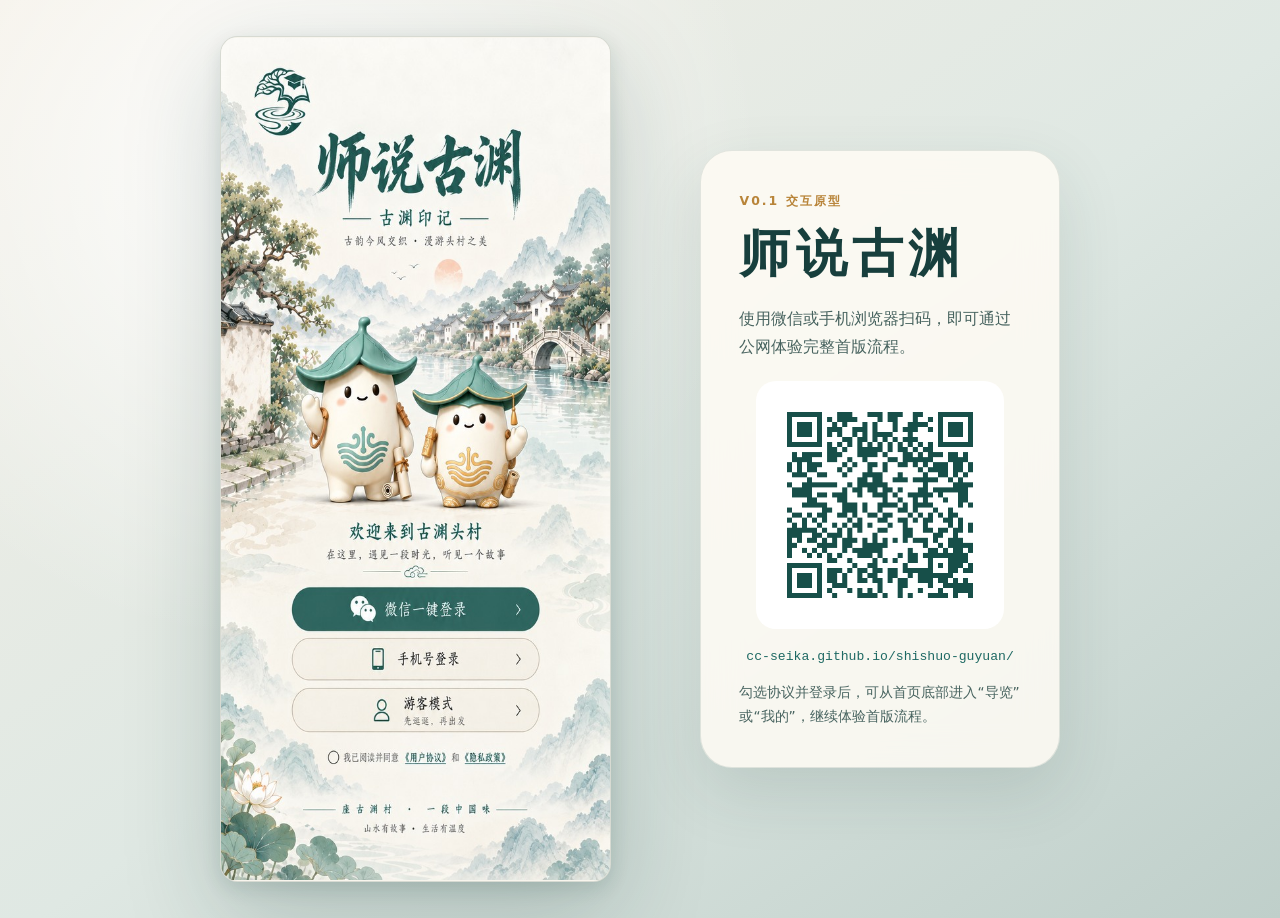
==== index.html @ c2a52491 "Refine guide motion and hover alignment" ====
<!doctype html>
<html lang="zh-CN">
  <head>
    <meta charset="UTF-8" />
    <meta name="viewport" content="width=device-width, initial-scale=1, viewport-fit=cover" />
    <meta name="theme-color" content="#f6f2e9" />
    <meta name="description" content="师说古渊文旅导览小程序首版交互原型" />
    <title>师说古渊</title>
    <link rel="stylesheet" href="./styles.css?v=flow-10" />
  </head>
  <body>
    <main class="preview-layout">
      <section class="phone" aria-label="师说古渊小程序预览">
        <img
          id="screen-image"
          class="screen-image"
          src="./assets/login.jpg?v=flow-10"
          alt="师说古渊登录页"
          draggable="false"
        />

        <div class="hotspot-layer" data-screen-layer="login" aria-label="登录页交互区域">
          <button
            class="hotspot login-consent"
            type="button"
            data-action="toggle-consent"
            aria-label="阅读并同意用户协议和隐私政策"
            aria-pressed="false"
          ></button>
          <button
            class="hotspot login-wechat"
            type="button"
            data-action="wechat-login"
            aria-label="微信一键登录"
          ></button>
        </div>

        <div class="hotspot-layer" data-screen-layer="home" aria-label="首页交互区域" hidden>
          <div class="home-landscape-motion" aria-hidden="true"></div>
          <img class="home-ip home-ip-left" src="./assets/home-motion/ip-left.png?v=flow-10" alt="" aria-hidden="true" />
          <img class="home-ip home-ip-right" src="./assets/home-motion/ip-right.png?v=flow-10" alt="" aria-hidden="true" />
          <span class="home-wave home-wave-left" aria-hidden="true"></span>
          <span class="home-wave home-wave-right" aria-hidden="true"></span>
          <img class="home-bamboo" src="./assets/home-motion/bamboo.png?v=flow-10" alt="" aria-hidden="true" />
          <div class="home-recommendations" aria-label="今日推荐风景">
            <span><img src="./assets/home-motion/recommend-1.jpg?v=flow-10" alt="古桥流水" /></span>
            <span><img src="./assets/home-motion/recommend-2.jpg?v=flow-10" alt="水乡漫游" /></span>
            <span><img src="./assets/home-motion/recommend-3.jpg?v=flow-10" alt="清廉茶社" /></span>
            <span><img src="./assets/home-motion/recommend-4.jpg?v=flow-10" alt="博士书房" /></span>
          </div>
          <div class="home-events-slider" aria-label="近期活动，可左右滑动">
            <img src="./assets/home-motion/event-1.jpg?v=flow-10" alt="古渊水上集市" />
            <img src="./assets/home-motion/event-2.jpg?v=flow-10" alt="水稻制作体验" />
            <img src="./assets/home-motion/event-3.jpg?v=flow-10" alt="清风茶会" />
            <img src="./assets/home-motion/event-1.jpg?v=flow-10" alt="古渊水上集市加场" />
            <img src="./assets/home-motion/event-2.jpg?v=flow-10" alt="水稻制作体验加场" />
          </div>
          <button class="hotspot home-ai-chat" type="button" data-action="ai-guide-1" aria-label="与AI助手对话"></button>
          <button
            class="hotspot home-guide-tab"
            type="button"
            data-action="culture"
            aria-label="进入导览页面"
          ></button>
          <button class="hotspot home-mine-tab" type="button" data-action="mine" aria-label="进入我的页面"></button>
          <button class="hotspot home-ai-orb" type="button" data-action="ai-guide-1" aria-label="打开AI讲解员"></button>
        </div>

        <div class="hotspot-layer" data-screen-layer="mine" aria-label="我的页面交互区域" hidden>
          <div class="mine-landscape-motion" aria-hidden="true"></div>
          <button class="hotspot mine-favorites" type="button" data-action="show-favorites" aria-label="查看收藏路线"></button>
          <button class="hotspot mine-ai-history" type="button" data-action="show-ai-history" aria-label="查看AI导览记录"></button>
          <button class="hotspot mine-home-tab" type="button" data-action="home" aria-label="返回首页"></button>
          <button class="hotspot mine-guide-tab" type="button" data-action="culture" aria-label="进入导览页面"></button>
          <button class="hotspot mine-current-tab" type="button" data-action="mine" aria-label="当前我的页面"></button>
        </div>

        <div class="hotspot-layer" data-screen-layer="culture" aria-label="文化研学线交互区域" hidden>
          <div class="guide-scenery-motion" aria-hidden="true"></div>
          <img class="guide-ip guide-ip-top" src="./assets/guide-motion/culture-ip-top.png?v=flow-10" alt="" aria-hidden="true" />
          <img class="guide-ip guide-ip-bottom" src="./assets/guide-motion/culture-ip-bottom.png?v=flow-10" alt="" aria-hidden="true" />
          <div class="map-stations map-stations-culture" aria-label="文化研学线地图站点">
            <button style="--x:8%;--y:78%">1 入口牌坊</button><button style="--x:21%;--y:55%">2 清廉茶社</button><button style="--x:40%;--y:34%">3 水稻工坊</button><button style="--x:57%;--y:12%">4 博士书房</button><button style="--x:67%;--y:29%">5 文创小集</button><button style="--x:58%;--y:65%">7 书卷巷</button><button style="--x:82%;--y:53%">8 叶氏宗祠</button>
          </div>
          <div class="guide-stops-slider" aria-label="文化研学线路线站点，可左右滑动">
            <img src="./assets/guide-motion/culture-stop-1.jpg?v=flow-10" alt="入口牌坊" /><img src="./assets/guide-motion/culture-stop-2.jpg?v=flow-10" alt="清廉茶社" /><img src="./assets/guide-motion/culture-stop-3.jpg?v=flow-10" alt="水稻工坊" /><img src="./assets/guide-motion/culture-stop-4.jpg?v=flow-10" alt="博士书房" /><img src="./assets/guide-motion/culture-stop-2.jpg?v=flow-10" alt="文创小集" /><img src="./assets/guide-motion/culture-stop-3.jpg?v=flow-10" alt="书卷巷" />
          </div>
          <button
            class="hotspot guide-back"
            type="button"
            data-action="home"
            aria-label="返回首页"
          ></button>
          <button
            class="hotspot guide-leisure"
            type="button"
            data-action="leisure"
            aria-label="切换到休闲体验线"
          ></button>
          <button
            class="hotspot guide-family"
            type="button"
            data-action="family"
            aria-label="切换到亲子探索线"
          ></button>
          <button class="hotspot guide-favorite" type="button" data-action="toggle-favorite" data-route="culture" data-route-name="文化研学线" aria-label="收藏文化研学线"></button>
          <button
            class="hotspot guide-start"
            type="button"
            data-action="coming-soon"
            data-message="首版已完成路线展示，实时定位导航将在下一版接入"
            aria-label="开始导航"
          ></button>
        </div>

        <div class="hotspot-layer" data-screen-layer="leisure" aria-label="休闲体验线交互区域" hidden>
          <div class="guide-scenery-motion" aria-hidden="true"></div>
          <img class="guide-ip guide-ip-top" src="./assets/guide-motion/leisure-ip-top.png?v=flow-10" alt="" aria-hidden="true" />
          <img class="guide-ip guide-ip-bottom" src="./assets/guide-motion/leisure-ip-bottom.png?v=flow-10" alt="" aria-hidden="true" />
          <div class="map-stations map-stations-leisure" aria-label="休闲体验线地图站点">
            <button style="--x:8%;--y:78%">1 入口牌坊</button><button style="--x:21%;--y:55%">2 清廉茶社</button><button style="--x:43%;--y:31%">3 文创集市</button><button style="--x:68%;--y:10%">4 荷塘渔乐区</button>
          </div>
          <div class="guide-stops-slider" aria-label="休闲体验线路线站点，可左右滑动">
            <img src="./assets/guide-motion/leisure-stop-1.jpg?v=flow-10" alt="入口牌坊" /><img src="./assets/guide-motion/leisure-stop-2.jpg?v=flow-10" alt="清廉茶社" /><img src="./assets/guide-motion/leisure-stop-3.jpg?v=flow-10" alt="文创集市" /><img src="./assets/guide-motion/leisure-stop-4.jpg?v=flow-10" alt="荷塘渔乐区" /><img src="./assets/guide-motion/leisure-stop-2.jpg?v=flow-10" alt="茶社体验" />
          </div>
          <button class="hotspot guide-back" type="button" data-action="home" aria-label="返回首页"></button>
          <button class="hotspot leisure-culture" type="button" data-action="culture" aria-label="切换到文化研学线"></button>
          <button class="hotspot leisure-family" type="button" data-action="family" aria-label="切换到亲子探索线"></button>
          <button class="hotspot guide-favorite" type="button" data-action="toggle-favorite" data-route="leisure" data-route-name="休闲体验线" aria-label="收藏休闲体验线"></button>
          <button
            class="hotspot guide-start"
            type="button"
            data-action="coming-soon"
            data-message="实时定位导航将在下一版接入"
            aria-label="开始导航"
          ></button>
        </div>

        <div class="hotspot-layer" data-screen-layer="family" aria-label="亲子探索线交互区域" hidden>
          <div class="guide-scenery-motion" aria-hidden="true"></div>
          <img class="guide-ip guide-ip-top" src="./assets/guide-motion/family-ip-top.png?v=flow-10" alt="" aria-hidden="true" />
          <img class="guide-ip guide-ip-bottom" src="./assets/guide-motion/family-ip-bottom.png?v=flow-10" alt="" aria-hidden="true" />
          <div class="map-stations map-stations-family" aria-label="亲子探索线地图站点">
            <button style="--x:8%;--y:78%">1 入口牌坊</button><button style="--x:19%;--y:54%">2 古樟问道广场</button><button style="--x:40%;--y:35%">3 水稻工坊</button><button style="--x:54%;--y:12%">4 非遗手作坊</button><button style="--x:67%;--y:29%">5 亲子自然课堂</button><button style="--x:62%;--y:55%">6 博士书房</button><button style="--x:61%;--y:69%">7 文创小集</button><button style="--x:83%;--y:54%">8 叶氏宗祠</button>
          </div>
          <div class="guide-stops-slider" aria-label="亲子探索线路线站点，可左右滑动">
            <img src="./assets/guide-motion/family-stop-1.jpg?v=flow-10" alt="入口牌坊" /><img src="./assets/guide-motion/family-stop-2.jpg?v=flow-10" alt="古樟问道广场" /><img src="./assets/guide-motion/family-stop-3.jpg?v=flow-10" alt="水稻工坊" /><img src="./assets/guide-motion/family-stop-4.jpg?v=flow-10" alt="非遗手作坊" /><img src="./assets/guide-motion/family-stop-2.jpg?v=flow-10" alt="亲子自然课堂" /><img src="./assets/guide-motion/family-stop-3.jpg?v=flow-10" alt="博士书房" />
          </div>
          <button class="hotspot guide-back" type="button" data-action="home" aria-label="返回首页"></button>
          <button class="hotspot family-culture" type="button" data-action="culture" aria-label="切换到文化研学线"></button>
          <button class="hotspot family-leisure" type="button" data-action="leisure" aria-label="切换到休闲体验线"></button>
          <button class="hotspot guide-favorite" type="button" data-action="toggle-favorite" data-route="family" data-route-name="亲子探索线" aria-label="收藏亲子探索线"></button>
          <button class="hotspot guide-start" type="button" data-action="coming-soon" data-message="实时定位导航将在下一版接入" aria-label="开始导航"></button>
        </div>

        <div class="hotspot-layer" data-screen-layer="ai-guide-1" aria-label="AI讲解员第一页交互区域" hidden>
          <button class="hotspot ai-back" type="button" data-action="home" aria-label="返回首页"></button>
          <button class="hotspot ai-next" type="button" data-action="ai-guide-2" aria-label="前往下一站"></button>
        </div>

        <div class="hotspot-layer" data-screen-layer="ai-guide-2" aria-label="AI讲解员第二页交互区域" hidden>
          <button class="hotspot ai-back" type="button" data-action="home" aria-label="返回首页"></button>
          <button class="hotspot ai-previous" type="button" data-action="ai-guide-1" aria-label="返回上一站"></button>
        </div>

        <section id="favorites-panel" class="favorites-panel" aria-label="我的收藏路线" aria-modal="true" role="dialog" hidden>
          <button class="favorites-backdrop" type="button" data-action="close-favorites" aria-label="关闭收藏路线"></button>
          <div class="favorites-sheet">
            <div class="favorites-heading">
              <div>
                <p>我的收藏</p>
                <h2>收藏路线</h2>
              </div>
              <button class="favorites-close" type="button" data-action="close-favorites" aria-label="关闭">×</button>
            </div>
            <div id="favorites-list" class="favorites-list"></div>
          </div>
        </section>

        <section id="history-panel" class="favorites-panel" aria-label="AI导览记录" aria-modal="true" role="dialog" hidden>
          <button class="favorites-backdrop" type="button" data-action="close-ai-history" aria-label="关闭AI导览记录"></button>
          <div class="favorites-sheet history-sheet">
            <div class="favorites-heading">
              <div>
                <p>导览足迹</p>
                <h2>AI导览记录</h2>
              </div>
              <button class="favorites-close" type="button" data-action="close-ai-history" aria-label="关闭">×</button>
            </div>
            <div id="history-list" class="favorites-list"></div>
          </div>
        </section>

        <div id="toast" class="toast" role="status" aria-live="polite" hidden></div>
      </section>

      <aside class="desktop-note" aria-label="手机扫码预览">
        <p class="eyebrow">V0.1 交互原型</p>
        <h1>师说古渊</h1>
        <p>使用微信或手机浏览器扫码，即可通过公网体验完整首版流程。</p>
        <img src="./assets/preview-qr.png?v=flow-10" alt="师说古渊公网预览二维码" />
        <code>cc-seika.github.io/shishuo-guyuan/</code>
        <p class="hint">勾选协议并登录后，可从首页底部进入“导览”或“我的”，继续体验首版流程。</p>
      </aside>
    </main>

    <script src="./app.js?v=flow-10"></script>
  </body>
</html>
---- styles.css ----
:root {
  color-scheme: light;
  font-family: "PingFang SC", "Microsoft YaHei", system-ui, sans-serif;
  background: #dfe8e3;
  color: #173f3d;
}

* {
  box-sizing: border-box;
}

html,
body {
  min-width: 320px;
  min-height: 100%;
  margin: 0;
}

body {
  min-height: 100dvh;
  background:
    radial-gradient(circle at 22% 18%, rgba(255, 255, 255, 0.9), transparent 30rem),
    linear-gradient(145deg, #f4f0e7 0%, #dfe8e3 52%, #bfcfca 100%);
}

button {
  font: inherit;
}

.preview-layout {
  min-height: 100dvh;
  display: flex;
  align-items: center;
  justify-content: center;
  gap: clamp(2rem, 7vw, 7rem);
  padding: 4dvh 4vw;
}

.phone {
  position: relative;
  width: min(591px, calc(94dvh * 591 / 1280));
  aspect-ratio: 591 / 1280;
  flex: none;
  overflow: hidden;
  border: 1px solid rgba(44, 75, 70, 0.16);
  border-radius: 4.5% / 2.1%;
  background: #f8f5ed;
  box-shadow:
    0 2rem 6rem rgba(20, 56, 52, 0.22),
    0 0.4rem 1.2rem rgba(20, 56, 52, 0.12);
  isolation: isolate;
}

.screen-image {
  position: absolute;
  inset: 0;
  display: block;
  width: 100%;
  height: 100%;
  object-fit: contain;
  user-select: none;
  -webkit-user-drag: none;
}

.screen-image.is-changing {
  animation: page-fade 220ms ease-out;
}

@keyframes page-fade {
  from {
    opacity: 0.35;
    transform: scale(1.008);
  }
  to {
    opacity: 1;
    transform: scale(1);
  }
}

.hotspot-layer {
  position: absolute;
  inset: 0;
  pointer-events: none;
}

.hotspot-layer[hidden] {
  display: none;
}

.hotspot {
  position: absolute;
  z-index: 2;
  margin: 0;
  padding: 0;
  border: 0;
  border-radius: 18px;
  background: rgba(255, 255, 255, 0.001);
  cursor: pointer;
  pointer-events: auto;
  touch-action: manipulation;
  -webkit-tap-highlight-color: rgba(30, 102, 96, 0.16);
}

.hotspot:focus-visible {
  outline: 3px solid #e0a956;
  outline-offset: -3px;
  background: rgba(255, 250, 226, 0.1);
}

.login-consent {
  left: 25.2%;
  top: 83.4%;
  width: 8%;
  height: 4.8%;
  border-radius: 50%;
}

.login-consent[aria-pressed="true"]::after {
  content: "";
  position: absolute;
  left: 50%;
  top: 41%;
  width: 36%;
  aspect-ratio: 1;
  transform: translate(-50%, -50%);
  border-radius: 50%;
  background: #176b62;
}

.login-consent[aria-pressed="true"]::before {
  content: "";
  position: absolute;
  z-index: 1;
  left: 50%;
  top: 38%;
  width: 13%;
  height: 25%;
  transform: translate(-50%, -50%) rotate(45deg);
  border-right: 1.5px solid #fff;
  border-bottom: 1.5px solid #fff;
}

.login-wechat {
  left: 18%;
  top: 65.1%;
  width: 64%;
  height: 5.6%;
  border-radius: 999px;
}

.home-guide-tab {
  left: 25%;
  bottom: 0;
  width: 24%;
  height: 10.5%;
}

.home-ai-chat {
  left: 7.5%;
  top: 34.15%;
  width: 20.65%;
  height: 2.58%;
  border-radius: 999px;
  background: url("./assets/home-motion/ai-chat-button.jpg?v=flow-10") center / 100% 100% no-repeat;
  box-shadow: 0 3px 8px rgba(21, 90, 82, 0.08);
  transition: transform 220ms ease, box-shadow 220ms ease, filter 220ms ease;
  transform-origin: center;
}

.home-ai-chat:hover,
.home-ai-chat:active {
  transform: scale(1.035);
  filter: saturate(1.06);
  box-shadow: 0 5px 12px rgba(21, 90, 82, 0.16);
}

.home-landscape-motion {
  position: absolute;
  z-index: 1;
  left: 0;
  top: 6.5%;
  width: 100%;
  height: 15.5%;
  overflow: hidden;
  opacity: 0.42;
  pointer-events: none;
  mask-image: linear-gradient(to bottom, transparent, #000 30%, #000 80%, transparent);
}

.home-landscape-motion::before,
.home-landscape-motion::after {
  content: "";
  position: absolute;
  left: -35%;
  width: 170%;
  height: 55%;
  background: repeating-radial-gradient(ellipse at center, transparent 0 8px, rgba(255, 255, 255, 0.58) 9px 10px, transparent 11px 18px);
  filter: blur(0.6px);
  animation: landscape-flow 9s linear infinite;
}

.home-landscape-motion::before { bottom: 2%; }
.home-landscape-motion::after { bottom: -17%; animation-duration: 13s; animation-direction: reverse; opacity: 0.65; }

.home-ip,
.home-bamboo {
  position: absolute;
  z-index: 1;
  pointer-events: none;
  user-select: none;
}

.home-ip-left {
  left: 47.7%;
  top: 21.55%;
  width: 24.4%;
  transform-origin: 52% 88%;
  animation: ip-greeting-left 4.2s ease-in-out infinite;
}

.home-ip-right {
  left: 67.3%;
  top: 21.55%;
  width: 27.1%;
  transform-origin: 46% 88%;
  animation: ip-greeting-right 4.2s ease-in-out 0.35s infinite;
}

.home-wave {
  position: absolute;
  z-index: 2;
  width: 3.2%;
  aspect-ratio: 1;
  border-top: 2px solid rgba(19, 101, 91, 0.72);
  border-right: 2px solid rgba(19, 101, 91, 0.72);
  border-radius: 50%;
  opacity: 0;
  pointer-events: none;
  animation: greeting-wave 4.2s ease-in-out infinite;
}

.home-wave-left { left: 47.4%; top: 29%; transform: rotate(-32deg); }
.home-wave-right { right: 5.8%; top: 29.7%; transform: rotate(132deg); animation-delay: 0.35s; }

.home-bamboo {
  right: 1.5%;
  top: 31.1%;
  width: 11.4%;
  transform-origin: 83% 82%;
  animation: bamboo-sway 3.8s ease-in-out infinite;
}

.home-recommendations {
  position: absolute;
  z-index: 2;
  left: 5.05%;
  top: 51.56%;
  width: 90%;
  height: 9.45%;
  display: grid;
  grid-template-columns: repeat(4, minmax(0, 1fr));
  gap: 1.1%;
  pointer-events: auto;
}

.home-recommendations span {
  overflow: hidden;
  border-radius: 6px 6px 0 0;
}

.home-recommendations img {
  display: block;
  width: 100%;
  height: 100%;
  object-fit: cover;
  transition: transform 240ms ease, filter 240ms ease;
}

.home-recommendations span:hover img,
.home-recommendations span:active img {
  transform: scale(1.055);
  filter: saturate(1.05) contrast(1.02);
}

.home-events-slider {
  position: absolute;
  z-index: 3;
  left: 4.9%;
  top: 78.65%;
  width: 90.2%;
  height: 10.9%;
  display: flex;
  gap: 1.1%;
  overflow-x: auto;
  overflow-y: hidden;
  padding: 0;
  background: #f4f1e8;
  pointer-events: auto;
  scroll-snap-type: x mandatory;
  scrollbar-width: none;
  overscroll-behavior-x: contain;
  -webkit-overflow-scrolling: touch;
}

.home-events-slider::-webkit-scrollbar { display: none; }

.home-events-slider img {
  width: 32.7%;
  height: 100%;
  flex: 0 0 32.7%;
  object-fit: cover;
  border-radius: 7px;
  scroll-snap-align: start;
  user-select: none;
  -webkit-user-drag: none;
}

@keyframes landscape-flow {
  from { transform: translateX(-5%); }
  to { transform: translateX(18%); }
}

@keyframes ip-greeting-left {
  0%, 18%, 100% { transform: rotate(0) translateY(0); }
  25% { transform: rotate(-1.8deg) translateY(-1.2%); }
  32% { transform: rotate(1.6deg) translateY(-0.4%); }
  39% { transform: rotate(-1.2deg) translateY(-1%); }
  48% { transform: rotate(0) translateY(0); }
}

@keyframes ip-greeting-right {
  0%, 18%, 100% { transform: rotate(0) translateY(0); }
  25% { transform: rotate(1.8deg) translateY(-1.2%); }
  32% { transform: rotate(-1.6deg) translateY(-0.4%); }
  39% { transform: rotate(1.2deg) translateY(-1%); }
  48% { transform: rotate(0) translateY(0); }
}

@keyframes greeting-wave {
  0%, 18%, 52%, 100% { opacity: 0; scale: 0.7; }
  26%, 38% { opacity: 0.85; scale: 1; }
  45% { opacity: 0.25; scale: 1.35; }
}

@keyframes bamboo-sway {
  0%, 100% { transform: rotate(-1.2deg); }
  50% { transform: rotate(2.2deg); }
}

.home-mine-tab {
  left: 55%;
  bottom: 0;
  width: 23%;
  height: 10.5%;
}

.home-ai-orb {
  right: 1.5%;
  bottom: 0.8%;
  width: 19.5%;
  height: 10.5%;
  border-radius: 50%;
}

.mine-home-tab,
.mine-guide-tab,
.mine-current-tab {
  bottom: 0;
  width: 24%;
  height: 10.5%;
}

.mine-home-tab { left: 13%; }
.mine-guide-tab { left: 39%; }
.mine-current-tab { left: 65%; }

.mine-favorites {
  left: 68.5%;
  top: 30.3%;
  width: 27.5%;
  height: 10.8%;
}

.mine-ai-history {
  left: 68.5%;
  top: 40.2%;
  width: 27.5%;
  height: 9.6%;
}

.mine-landscape-motion,
.guide-scenery-motion {
  position: absolute;
  z-index: 1;
  overflow: hidden;
  pointer-events: none;
  mask-image: linear-gradient(to bottom, transparent, #000 24%, #000 80%, transparent);
}

.mine-landscape-motion {
  left: 0;
  top: 0;
  width: 100%;
  height: 21%;
  opacity: 0.32;
}

.guide-scenery-motion {
  left: 0;
  top: 3.5%;
  width: 100%;
  height: 18.5%;
  opacity: 0.34;
}

.mine-landscape-motion::before,
.mine-landscape-motion::after,
.guide-scenery-motion::before,
.guide-scenery-motion::after {
  content: "";
  position: absolute;
  left: -40%;
  bottom: 0;
  width: 180%;
  height: 58%;
  background: repeating-radial-gradient(ellipse at center, transparent 0 9px, rgba(255,255,255,.7) 10px 11px, transparent 12px 21px);
  filter: blur(.6px);
  animation: guide-flow 11s linear infinite;
}

.mine-landscape-motion::after,
.guide-scenery-motion::after {
  bottom: -20%;
  opacity: .6;
  animation-duration: 15s;
  animation-direction: reverse;
}

.guide-ip {
  position: absolute;
  z-index: 2;
  pointer-events: none;
  user-select: none;
  animation: guide-ip-breathe 4.4s ease-in-out infinite;
}

.guide-ip-top {
  left: 69.7%;
  top: 10%;
  width: 29.5%;
  transform-origin: 50% 86%;
}

.guide-ip-bottom {
  left: .7%;
  top: 78.3%;
  width: 23.4%;
  transform-origin: 44% 91%;
  animation-delay: .55s;
}

.map-stations {
  position: absolute;
  z-index: 4;
  left: 2.6%;
  top: 27.2%;
  width: 94.8%;
  height: 31.8%;
  pointer-events: none;
}

.map-stations button {
  position: absolute;
  left: var(--x);
  top: var(--y);
  max-width: 42%;
  padding: .24rem .5rem;
  border: 1px solid rgba(21, 100, 91, .16);
  border-radius: 999px;
  background: rgba(255, 253, 246, .82);
  box-shadow: 0 2px 5px rgba(20, 75, 69, .08);
  color: #125f57;
  font-family: "STSong", "Songti SC", serif;
  font-size: clamp(.54rem, 2.2vw, .72rem);
  font-weight: 700;
  line-height: 1.15;
  white-space: nowrap;
  opacity: 0;
  transform: translate(-50%, -50%) scale(.98);
  transform-origin: center;
  transition: transform 190ms ease, box-shadow 190ms ease, background 190ms ease;
  pointer-events: auto;
}

.map-stations button:hover,
.map-stations button:active,
.map-stations button:focus-visible {
  z-index: 2;
  transform: translate(-50%, -50%) scale(1.025);
  background: rgba(255, 253, 246, .98);
  box-shadow: 0 5px 12px rgba(20, 75, 69, .17);
  outline: none;
  opacity: 1;
}

.guide-stops-slider {
  position: absolute;
  z-index: 5;
  left: 7.1%;
  top: 59.4%;
  width: 88.4%;
  height: 12.2%;
  display: flex;
  gap: .8%;
  overflow-x: auto;
  overflow-y: hidden;
  background: #f7f4ec;
  scroll-snap-type: x mandatory;
  scrollbar-width: none;
  overscroll-behavior-x: contain;
  pointer-events: auto;
  -webkit-overflow-scrolling: touch;
}

.guide-stops-slider::-webkit-scrollbar { display: none; }

.guide-stops-slider img {
  width: 26%;
  height: 100%;
  flex: 0 0 26%;
  object-fit: contain;
  border-radius: 7px;
  scroll-snap-align: start;
  user-select: none;
  -webkit-user-drag: none;
}

@keyframes guide-flow {
  from { transform: translateX(-6%); }
  to { transform: translateX(18%); }
}

@keyframes guide-ip-breathe {
  0%, 100% { transform: rotate(-.7deg) translateY(0); }
  48% { transform: rotate(1.1deg) translateY(-1.3%); }
  60% { transform: rotate(.4deg) translateY(-.6%); }
}

.guide-back {
  left: 1.6%;
  top: 0.9%;
  width: 13%;
  height: 6.6%;
}

.guide-leisure {
  left: 27.5%;
  top: 24.25%;
  width: 22.5%;
  height: 3.4%;
}

.guide-family {
  left: 52%;
  top: 24.25%;
  width: 21%;
  height: 3.4%;
}

.guide-start {
  right: 4.6%;
  bottom: 1.2%;
  width: 69.5%;
  height: 4.5%;
}

.leisure-culture {
  left: 3.8%;
  top: 23.7%;
  width: 23%;
  height: 4.2%;
}

.leisure-family {
  left: 51%;
  top: 23.7%;
  width: 22%;
  height: 4.2%;
}

.family-culture {
  left: 3.2%;
  top: 22.4%;
  width: 23.5%;
  height: 4.6%;
}

.family-leisure {
  left: 27.3%;
  top: 22.4%;
  width: 22.5%;
  height: 4.6%;
}

.guide-favorite {
  left: 1.8%;
  bottom: 1.1%;
  width: 24.5%;
  height: 5.8%;
  border-radius: 999px;
}

.guide-favorite::before {
  content: "★";
  position: absolute;
  left: 7.5%;
  top: 36%;
  transform: translateY(-50%) scale(0.72);
  color: transparent;
  font-size: clamp(.74rem, 3.35vw, 1.05rem);
  line-height: 1;
  transition: color 160ms ease, transform 160ms ease;
}

.guide-favorite.is-saved::before {
  color: #12675f;
  transform: translateY(-50%) scale(1);
  -webkit-text-stroke: 0.25px #0b504a;
  text-shadow: 0 1px 2px rgba(12, 76, 69, 0.15);
}

.ai-back {
  left: 2.5%;
  top: 0.8%;
  width: 12%;
  height: 6.2%;
}

.ai-next {
  right: 3.5%;
  bottom: 1.8%;
  width: 30%;
  height: 7.3%;
  border-radius: 999px;
}

.ai-previous {
  left: 3.8%;
  bottom: 2.1%;
  width: 30%;
  height: 7.1%;
  border-radius: 999px;
}

.favorites-panel,
.favorites-backdrop {
  position: absolute;
  inset: 0;
}

.favorites-panel {
  z-index: 8;
}

.favorites-panel[hidden] {
  display: none;
}

.favorites-backdrop {
  width: 100%;
  height: 100%;
  padding: 0;
  border: 0;
  background: rgba(13, 50, 47, 0.36);
  backdrop-filter: blur(2px);
}

.favorites-sheet {
  position: absolute;
  right: 3.5%;
  bottom: 2.5%;
  left: 3.5%;
  max-height: 58%;
  overflow: auto;
  padding: 5.5% 5% 6%;
  border: 1px solid rgba(34, 91, 83, 0.18);
  border-radius: 18px;
  background: rgba(255, 252, 244, 0.98);
  box-shadow: 0 18px 45px rgba(15, 58, 52, 0.24);
}

.favorites-heading {
  display: flex;
  align-items: flex-start;
  justify-content: space-between;
  gap: 1rem;
}

.favorites-heading p,
.favorites-heading h2 {
  margin: 0;
  letter-spacing: 0;
}

.favorites-heading p {
  color: #a77b35;
  font-size: clamp(0.68rem, 2.4vw, 0.84rem);
}

.favorites-heading h2 {
  margin-top: 0.15rem;
  color: #125851;
  font-family: "STSong", "Songti SC", serif;
  font-size: clamp(1.28rem, 5vw, 1.8rem);
}

.favorites-close {
  width: 2rem;
  height: 2rem;
  flex: none;
  padding: 0;
  border: 0;
  border-radius: 50%;
  background: #e9f0e8;
  color: #195e57;
  font-size: 1.35rem;
  line-height: 1;
}

.favorites-list {
  display: grid;
  gap: 0.65rem;
  margin-top: 1rem;
}

.favorite-route-item {
  display: grid;
  grid-template-columns: 2rem minmax(0, 1fr) 1rem;
  align-items: center;
  gap: 0.7rem;
  width: 100%;
  min-height: 4.25rem;
  padding: 0.75rem;
  border: 1px solid rgba(28, 102, 93, 0.16);
  border-radius: 8px;
  background: #f8f6ed;
  color: #145a54;
  text-align: left;
}

.favorite-route-star {
  color: #edc667;
  font-size: 1.65rem;
  text-align: center;
  -webkit-text-stroke: 0.5px #cc9e3e;
}

.favorite-route-item strong,
.favorite-route-item small {
  display: block;
  letter-spacing: 0;
}

.history-item {
  grid-template-columns: 2rem minmax(0, 1fr) 1rem;
}

.history-index {
  display: grid;
  width: 1.85rem;
  aspect-ratio: 1;
  place-items: center;
  border-radius: 50%;
  background: #176b62;
  color: #fff;
  font-size: 0.8rem;
  font-weight: 700;
}

.history-item time {
  display: block;
  margin-top: 0.22rem;
  color: #a1793f;
  font-size: clamp(0.64rem, 2.4vw, 0.76rem);
}

.favorite-route-item strong {
  font-size: clamp(0.92rem, 3.6vw, 1.12rem);
}

.favorite-route-item small {
  margin-top: 0.2rem;
  color: #70827e;
  font-size: clamp(0.7rem, 2.6vw, 0.82rem);
}

.favorite-route-arrow {
  color: #b78335;
  font-size: 1.5rem;
}

.favorites-empty {
  margin: 0;
  padding: 1.5rem 0.75rem;
  color: #627873;
  font-size: clamp(0.8rem, 3vw, 0.95rem);
  line-height: 1.6;
  text-align: center;
}

.toast {
  position: absolute;
  z-index: 5;
  left: 50%;
  bottom: 8.5%;
  width: max-content;
  max-width: 82%;
  transform: translateX(-50%);
  padding: 0.7rem 0.95rem;
  border: 1px solid rgba(255, 255, 255, 0.28);
  border-radius: 999px;
  background: rgba(19, 69, 65, 0.92);
  box-shadow: 0 0.8rem 2rem rgba(17, 53, 50, 0.24);
  color: #fff;
  font-size: clamp(0.74rem, 2.6vw, 0.88rem);
  line-height: 1.4;
  text-align: center;
  backdrop-filter: blur(8px);
}

.desktop-note {
  width: min(360px, 32vw);
  padding: 2.4rem;
  border: 1px solid rgba(46, 83, 77, 0.13);
  border-radius: 2rem;
  background: rgba(255, 252, 245, 0.84);
  box-shadow: 0 1.5rem 4rem rgba(36, 68, 63, 0.13);
  backdrop-filter: blur(18px);
}

.desktop-note .eyebrow {
  margin: 0 0 0.55rem;
  color: #b88439;
  font-size: 0.78rem;
  font-weight: 700;
  letter-spacing: 0.16em;
}

.desktop-note h1 {
  margin: 0;
  font-family: "STSong", "Songti SC", serif;
  font-size: clamp(2.3rem, 4vw, 3.5rem);
  font-weight: 700;
  letter-spacing: 0.1em;
}

.desktop-note p {
  margin: 1rem 0;
  color: #47635f;
  line-height: 1.75;
}

.desktop-note img {
  display: block;
  width: min(100%, 248px);
  margin: 1.25rem auto;
  padding: 0.7rem;
  border-radius: 1.25rem;
  background: #fff;
}

.desktop-note code {
  display: block;
  overflow-wrap: anywhere;
  color: #1e6963;
  font-size: 0.82rem;
  text-align: center;
}

.desktop-note .hint {
  margin-bottom: 0;
  font-size: 0.86rem;
}

@media (max-width: 760px) {
  :root {
    --safe-top: env(safe-area-inset-top, 0px);
    --safe-right: env(safe-area-inset-right, 0px);
    --safe-bottom: env(safe-area-inset-bottom, 0px);
    --safe-left: env(safe-area-inset-left, 0px);
  }

  body {
    overflow: hidden;
    background: #e9eee9;
  }

  .preview-layout {
    width: 100vw;
    height: var(--app-viewport-height, 100svh);
    min-height: 0;
    display: grid;
    place-items: center;
    padding: var(--safe-top) var(--safe-right) var(--safe-bottom) var(--safe-left);
    overflow: hidden;
  }

  .phone {
    width: var(--app-frame-width, 100vw);
    height: var(--app-frame-height, auto);
    max-width: 100%;
    max-height: 100%;
    aspect-ratio: 591 / 1280;
    border: 0;
    border-radius: min(4.5vw, 24px) / min(2.1vw, 12px);
    box-shadow: none;
  }

  .desktop-note {
    display: none;
  }
}

@media (prefers-reduced-motion: reduce) {
  .screen-image.is-changing {
    animation: none;
  }

  .home-landscape-motion::before,
  .home-landscape-motion::after,
  .home-ip,
  .home-wave,
  .home-bamboo,
  .mine-landscape-motion::before,
  .mine-landscape-motion::after,
  .guide-scenery-motion::before,
  .guide-scenery-motion::after,
  .guide-ip {
    animation: none;
  }
}
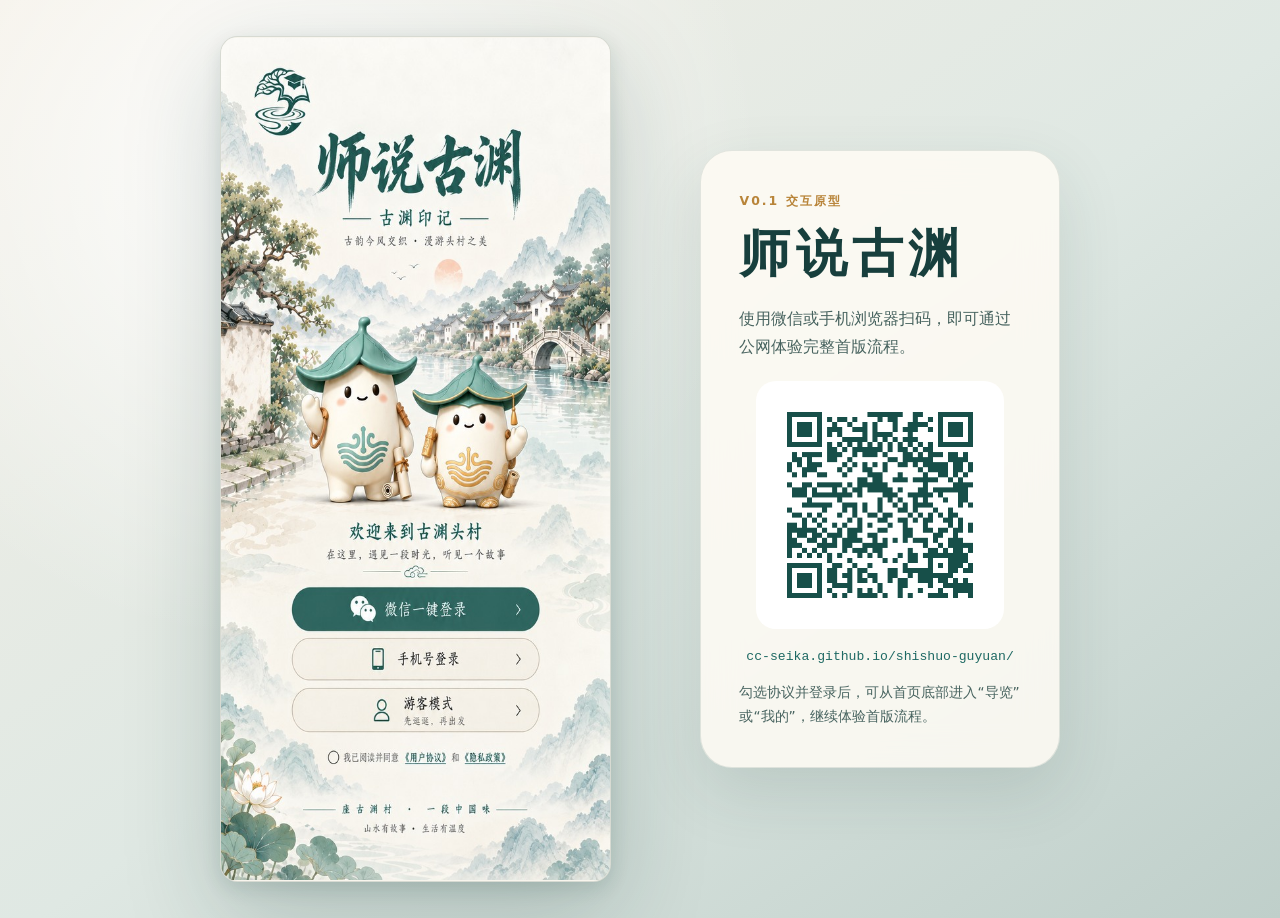
==== commit bb84410b: "Align guide favorite star overlay" ====
--- a/index.html
+++ b/index.html
@@ -6,7 +6,7 @@
     <meta name="theme-color" content="#f6f2e9" />
     <meta name="description" content="师说古渊文旅导览小程序首版交互原型" />
     <title>师说古渊</title>
-    <link rel="stylesheet" href="./styles.css?v=flow-10" />
+    <link rel="stylesheet" href="./styles.css?v=flow-11" />
   </head>
   <body>
     <main class="preview-layout">
@@ -198,12 +198,12 @@
         <p class="eyebrow">V0.1 交互原型</p>
         <h1>师说古渊</h1>
         <p>使用微信或手机浏览器扫码，即可通过公网体验完整首版流程。</p>
-        <img src="./assets/preview-qr.png?v=flow-10" alt="师说古渊公网预览二维码" />
+        <img src="./assets/preview-qr.png?v=flow-11" alt="师说古渊公网预览二维码" />
         <code>cc-seika.github.io/shishuo-guyuan/</code>
         <p class="hint">勾选协议并登录后，可从首页底部进入“导览”或“我的”，继续体验首版流程。</p>
       </aside>
     </main>
 
-    <script src="./app.js?v=flow-10"></script>
+    <script src="./app.js?v=flow-11"></script>
   </body>
 </html>
--- a/styles.css
+++ b/styles.css
@@ -614,7 +614,7 @@
   content: "★";
   position: absolute;
   left: 7.5%;
-  top: 36%;
+  top: 27%;
   transform: translateY(-50%) scale(0.72);
   color: transparent;
   font-size: clamp(.74rem, 3.35vw, 1.05rem);
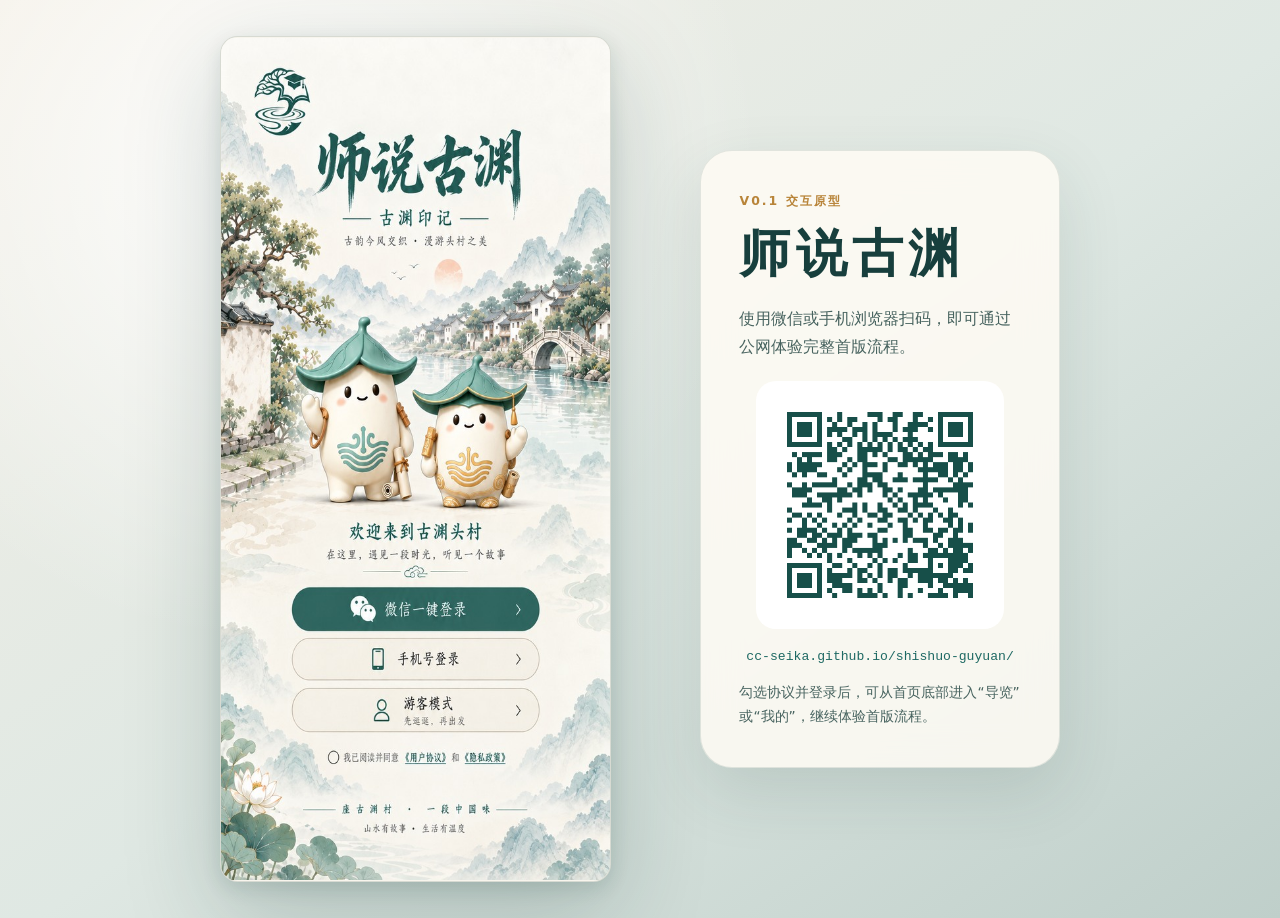
==== commit b34a3b03: "Add AI guide motion and align favorite star" ====
--- a/index.html
+++ b/index.html
@@ -6,7 +6,7 @@
     <meta name="theme-color" content="#f6f2e9" />
     <meta name="description" content="师说古渊文旅导览小程序首版交互原型" />
     <title>师说古渊</title>
-    <link rel="stylesheet" href="./styles.css?v=flow-11" />
+    <link rel="stylesheet" href="./styles.css?v=flow-12" />
   </head>
   <body>
     <main class="preview-layout">
@@ -154,11 +154,19 @@
         </div>
 
         <div class="hotspot-layer" data-screen-layer="ai-guide-1" aria-label="AI讲解员第一页交互区域" hidden>
+          <div class="ai-landscape-motion" aria-hidden="true"></div>
+          <div class="ai-voice-wave" aria-hidden="true">
+            <i></i><i></i><i></i><i></i><i></i><i></i><i></i><i></i><i></i><i></i><i></i><i></i><i></i><i></i><i></i><i></i><i></i><i></i>
+          </div>
           <button class="hotspot ai-back" type="button" data-action="home" aria-label="返回首页"></button>
           <button class="hotspot ai-next" type="button" data-action="ai-guide-2" aria-label="前往下一站"></button>
         </div>
 
         <div class="hotspot-layer" data-screen-layer="ai-guide-2" aria-label="AI讲解员第二页交互区域" hidden>
+          <div class="ai-landscape-motion" aria-hidden="true"></div>
+          <div class="ai-voice-wave" aria-hidden="true">
+            <i></i><i></i><i></i><i></i><i></i><i></i><i></i><i></i><i></i><i></i><i></i><i></i><i></i><i></i><i></i><i></i><i></i><i></i>
+          </div>
           <button class="hotspot ai-back" type="button" data-action="home" aria-label="返回首页"></button>
           <button class="hotspot ai-previous" type="button" data-action="ai-guide-1" aria-label="返回上一站"></button>
         </div>
@@ -198,12 +206,12 @@
         <p class="eyebrow">V0.1 交互原型</p>
         <h1>师说古渊</h1>
         <p>使用微信或手机浏览器扫码，即可通过公网体验完整首版流程。</p>
-        <img src="./assets/preview-qr.png?v=flow-11" alt="师说古渊公网预览二维码" />
+        <img src="./assets/preview-qr.png?v=flow-12" alt="师说古渊公网预览二维码" />
         <code>cc-seika.github.io/shishuo-guyuan/</code>
         <p class="hint">勾选协议并登录后，可从首页底部进入“导览”或“我的”，继续体验首版流程。</p>
       </aside>
     </main>
 
-    <script src="./app.js?v=flow-11"></script>
+    <script src="./app.js?v=flow-12"></script>
   </body>
 </html>
--- a/styles.css
+++ b/styles.css
@@ -613,7 +613,7 @@
 .guide-favorite::before {
   content: "★";
   position: absolute;
-  left: 7.5%;
+  left: 9.5%;
   top: 27%;
   transform: translateY(-50%) scale(0.72);
   color: transparent;
@@ -627,6 +627,80 @@
   transform: translateY(-50%) scale(1);
   -webkit-text-stroke: 0.25px #0b504a;
   text-shadow: 0 1px 2px rgba(12, 76, 69, 0.15);
+}
+
+.ai-landscape-motion {
+  position: absolute;
+  z-index: 1;
+  left: -18%;
+  top: 5.2%;
+  width: 136%;
+  height: 21.5%;
+  overflow: hidden;
+  opacity: .22;
+  pointer-events: none;
+  mask-image: linear-gradient(to bottom, transparent 2%, #000 28%, #000 88%, transparent);
+}
+
+.ai-landscape-motion::before,
+.ai-landscape-motion::after {
+  content: "";
+  position: absolute;
+  left: -20%;
+  bottom: 1%;
+  width: 140%;
+  height: 43%;
+  background: repeating-radial-gradient(ellipse at 50% 100%, transparent 0 13px, rgba(255,255,255,.68) 14px 16px, transparent 17px 30px);
+  filter: blur(.55px);
+  animation: ai-scenery-flow 12s linear infinite;
+}
+
+.ai-landscape-motion::after {
+  bottom: -12%;
+  opacity: .58;
+  animation-duration: 16s;
+  animation-direction: reverse;
+}
+
+.ai-voice-wave {
+  position: absolute;
+  z-index: 3;
+  left: 6.6%;
+  top: 56.75%;
+  width: 74.2%;
+  height: 2.9%;
+  display: flex;
+  align-items: center;
+  justify-content: space-between;
+  opacity: .44;
+  pointer-events: none;
+}
+
+.ai-voice-wave i {
+  display: block;
+  width: 1.05%;
+  min-width: 1px;
+  height: 44%;
+  border-radius: 999px;
+  background: linear-gradient(to bottom, #0c6661, #2f9886 68%, #d7a13f);
+  transform-origin: center;
+  animation: ai-voice-pulse 1.35s ease-in-out infinite;
+}
+
+.ai-voice-wave i:nth-child(3n + 1) { height: 68%; animation-delay: -.18s; }
+.ai-voice-wave i:nth-child(3n + 2) { height: 34%; animation-delay: -.44s; }
+.ai-voice-wave i:nth-child(4n) { height: 82%; animation-delay: -.72s; }
+.ai-voice-wave i:nth-child(5n) { height: 55%; animation-delay: -1.02s; }
+
+@keyframes ai-scenery-flow {
+  from { transform: translateX(-5%); }
+  to { transform: translateX(16%); }
+}
+
+@keyframes ai-voice-pulse {
+  0%, 100% { transform: scaleY(.72); opacity: .42; }
+  45% { transform: scaleY(1.12); opacity: .88; }
+  70% { transform: scaleY(.9); opacity: .58; }
 }
 
 .ai-back {
@@ -935,7 +1009,10 @@
   .mine-landscape-motion::after,
   .guide-scenery-motion::before,
   .guide-scenery-motion::after,
-  .guide-ip {
+  .guide-ip,
+  .ai-landscape-motion::before,
+  .ai-landscape-motion::after,
+  .ai-voice-wave i {
     animation: none;
   }
 }
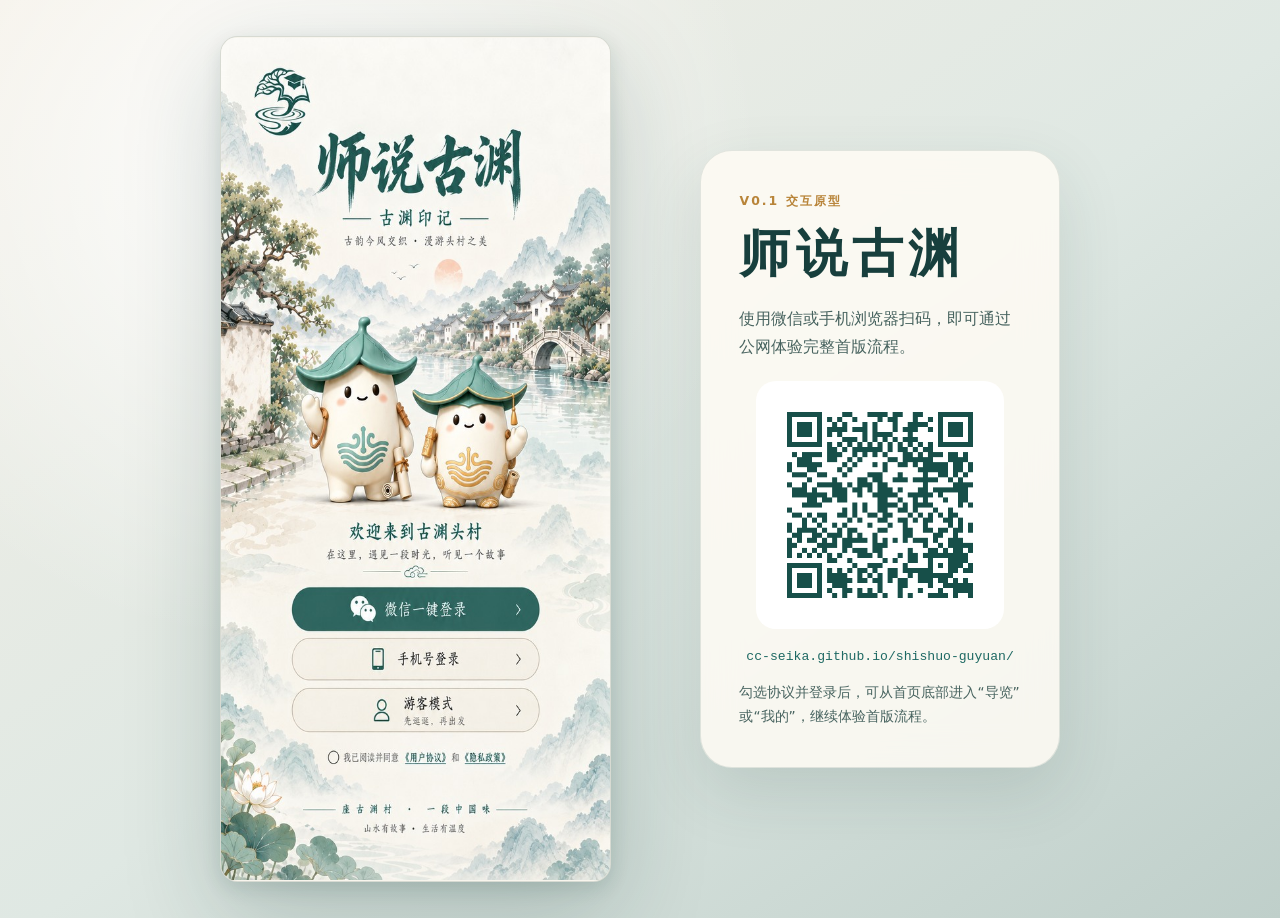
==== commit 4a6124b3: "Precisely align guide favorite star" ====
--- a/index.html
+++ b/index.html
@@ -6,7 +6,7 @@
     <meta name="theme-color" content="#f6f2e9" />
     <meta name="description" content="师说古渊文旅导览小程序首版交互原型" />
     <title>师说古渊</title>
-    <link rel="stylesheet" href="./styles.css?v=flow-12" />
+    <link rel="stylesheet" href="./styles.css?v=flow-13" />
   </head>
   <body>
     <main class="preview-layout">
@@ -206,12 +206,12 @@
         <p class="eyebrow">V0.1 交互原型</p>
         <h1>师说古渊</h1>
         <p>使用微信或手机浏览器扫码，即可通过公网体验完整首版流程。</p>
-        <img src="./assets/preview-qr.png?v=flow-12" alt="师说古渊公网预览二维码" />
+        <img src="./assets/preview-qr.png?v=flow-13" alt="师说古渊公网预览二维码" />
         <code>cc-seika.github.io/shishuo-guyuan/</code>
         <p class="hint">勾选协议并登录后，可从首页底部进入“导览”或“我的”，继续体验首版流程。</p>
       </aside>
     </main>
 
-    <script src="./app.js?v=flow-12"></script>
+    <script src="./app.js?v=flow-13"></script>
   </body>
 </html>
--- a/styles.css
+++ b/styles.css
@@ -613,8 +613,8 @@
 .guide-favorite::before {
   content: "★";
   position: absolute;
-  left: 9.5%;
-  top: 27%;
+  left: 16%;
+  top: 25%;
   transform: translateY(-50%) scale(0.72);
   color: transparent;
   font-size: clamp(.74rem, 3.35vw, 1.05rem);
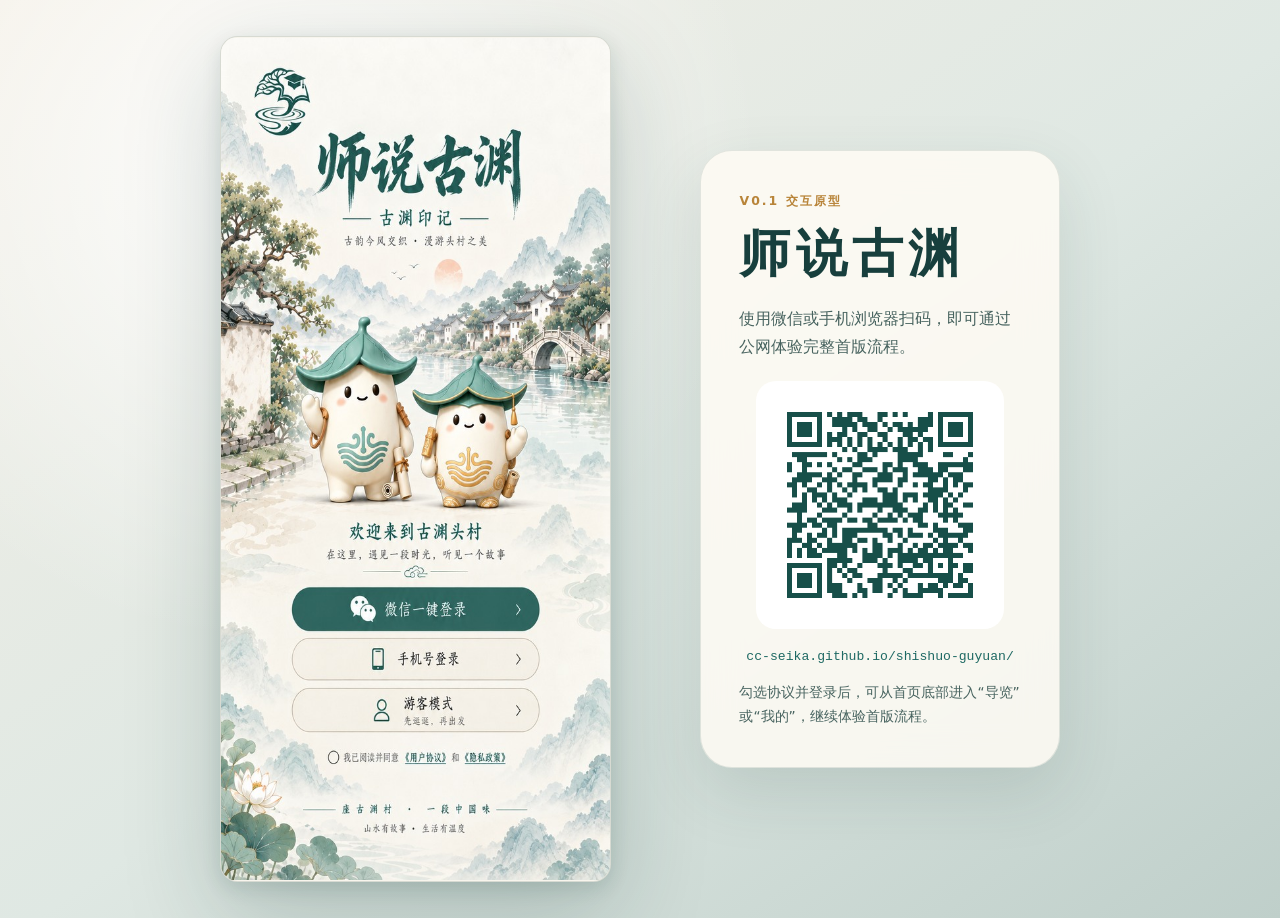
==== commit 598733e9: "Fine tune guide favorite star position" ====
--- a/index.html
+++ b/index.html
@@ -6,7 +6,7 @@
     <meta name="theme-color" content="#f6f2e9" />
     <meta name="description" content="师说古渊文旅导览小程序首版交互原型" />
     <title>师说古渊</title>
-    <link rel="stylesheet" href="./styles.css?v=flow-13" />
+    <link rel="stylesheet" href="./styles.css?v=flow-14" />
   </head>
   <body>
     <main class="preview-layout">
@@ -206,12 +206,12 @@
         <p class="eyebrow">V0.1 交互原型</p>
         <h1>师说古渊</h1>
         <p>使用微信或手机浏览器扫码，即可通过公网体验完整首版流程。</p>
-        <img src="./assets/preview-qr.png?v=flow-13" alt="师说古渊公网预览二维码" />
+        <img src="./assets/preview-qr.png?v=flow-14" alt="师说古渊公网预览二维码" />
         <code>cc-seika.github.io/shishuo-guyuan/</code>
         <p class="hint">勾选协议并登录后，可从首页底部进入“导览”或“我的”，继续体验首版流程。</p>
       </aside>
     </main>
 
-    <script src="./app.js?v=flow-13"></script>
+    <script src="./app.js?v=flow-14"></script>
   </body>
 </html>
--- a/styles.css
+++ b/styles.css
@@ -613,7 +613,7 @@
 .guide-favorite::before {
   content: "★";
   position: absolute;
-  left: 16%;
+  left: 14%;
   top: 25%;
   transform: translateY(-50%) scale(0.72);
   color: transparent;
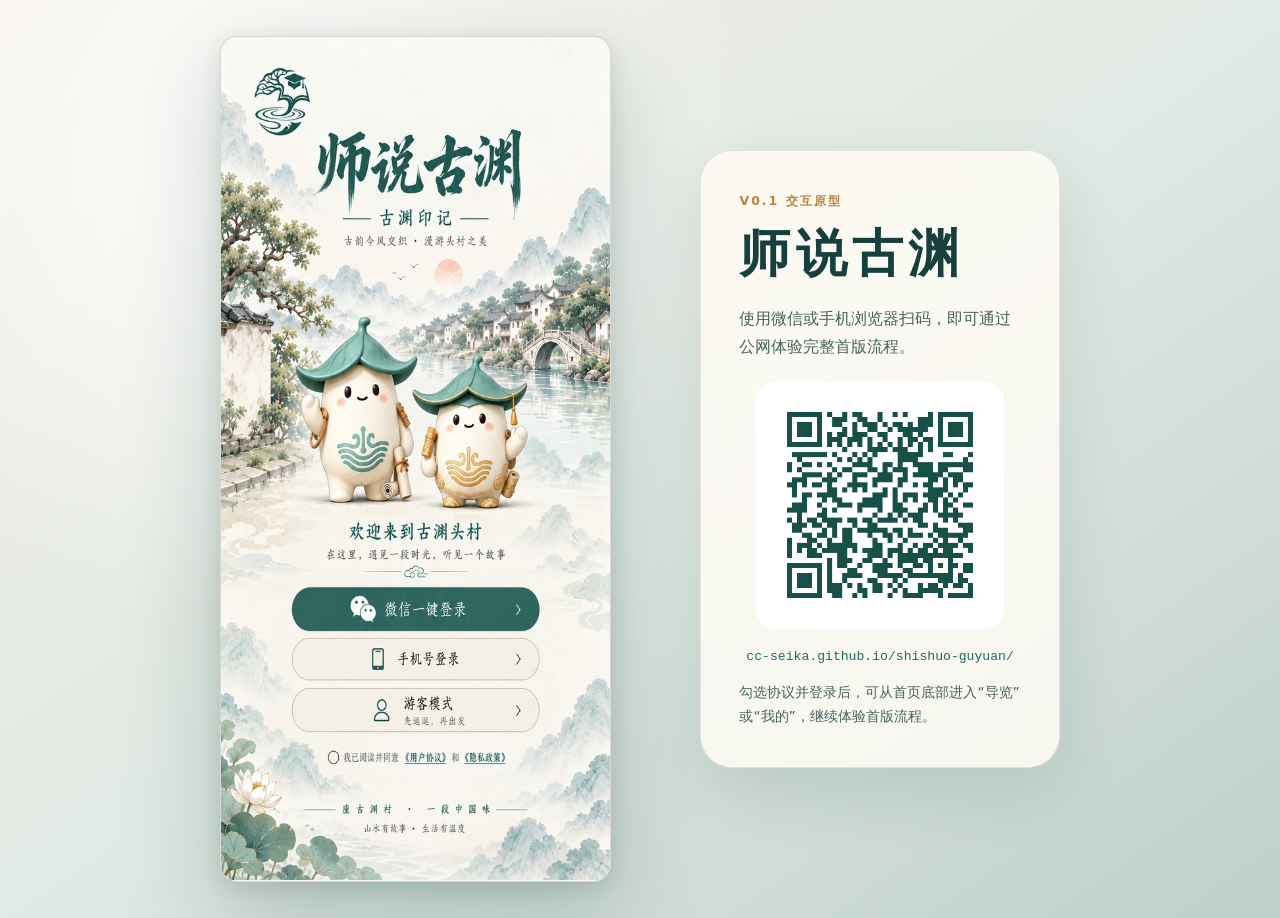
==== commit f161d468: "Shift guide favorite star left" ====
--- a/index.html
+++ b/index.html
@@ -6,7 +6,7 @@
     <meta name="theme-color" content="#f6f2e9" />
     <meta name="description" content="师说古渊文旅导览小程序首版交互原型" />
     <title>师说古渊</title>
-    <link rel="stylesheet" href="./styles.css?v=flow-14" />
+    <link rel="stylesheet" href="./styles.css?v=flow-15" />
   </head>
   <body>
     <main class="preview-layout">
@@ -206,12 +206,12 @@
         <p class="eyebrow">V0.1 交互原型</p>
         <h1>师说古渊</h1>
         <p>使用微信或手机浏览器扫码，即可通过公网体验完整首版流程。</p>
-        <img src="./assets/preview-qr.png?v=flow-14" alt="师说古渊公网预览二维码" />
+        <img src="./assets/preview-qr.png?v=flow-15" alt="师说古渊公网预览二维码" />
         <code>cc-seika.github.io/shishuo-guyuan/</code>
         <p class="hint">勾选协议并登录后，可从首页底部进入“导览”或“我的”，继续体验首版流程。</p>
       </aside>
     </main>
 
-    <script src="./app.js?v=flow-14"></script>
+    <script src="./app.js?v=flow-15"></script>
   </body>
 </html>
--- a/styles.css
+++ b/styles.css
@@ -613,7 +613,7 @@
 .guide-favorite::before {
   content: "★";
   position: absolute;
-  left: 14%;
+  left: 12%;
   top: 25%;
   transform: translateY(-50%) scale(0.72);
   color: transparent;
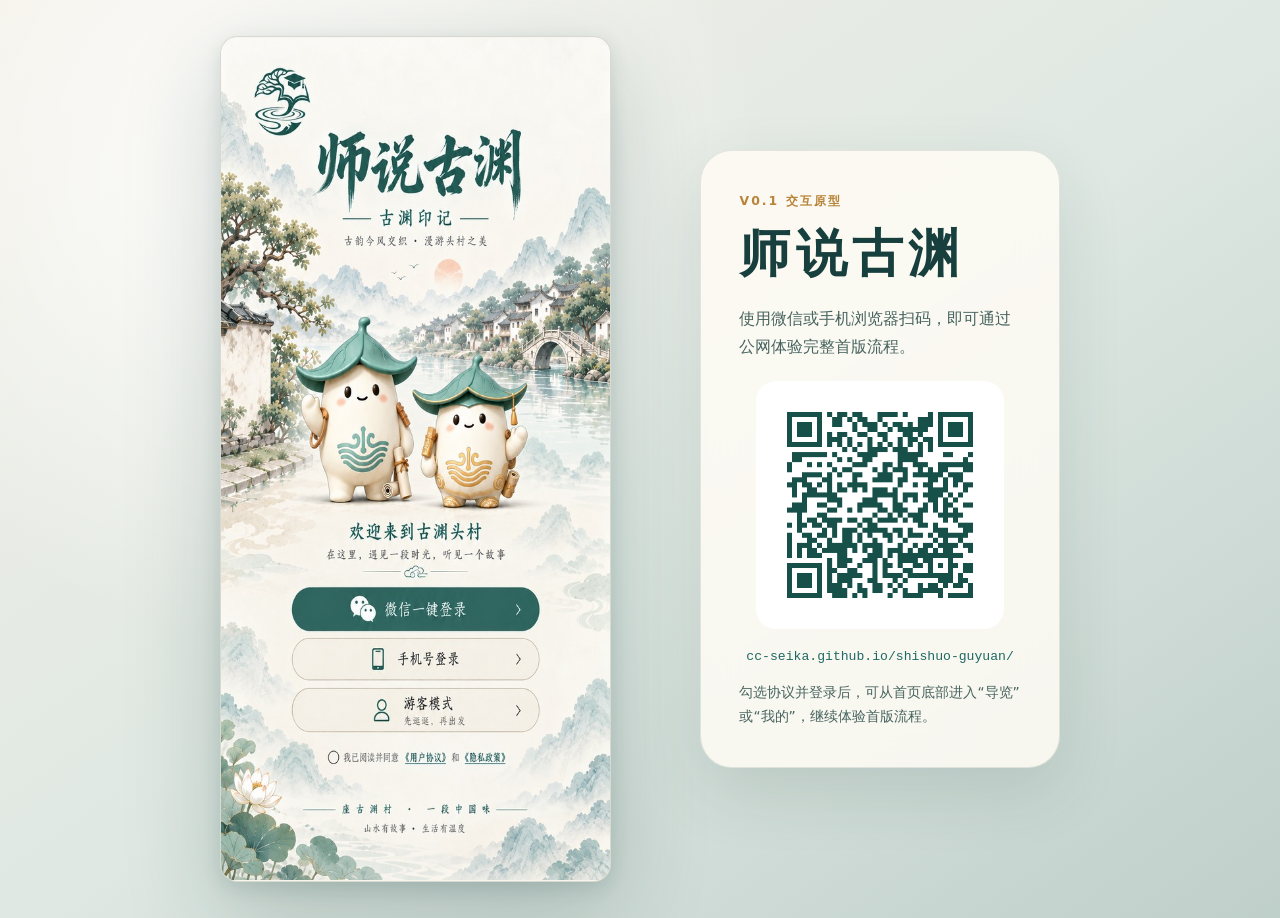
==== commit f04392a5: "Keep route title fixed while sliding stops" ====
--- a/index.html
+++ b/index.html
@@ -6,7 +6,7 @@
     <meta name="theme-color" content="#f6f2e9" />
     <meta name="description" content="师说古渊文旅导览小程序首版交互原型" />
     <title>师说古渊</title>
-    <link rel="stylesheet" href="./styles.css?v=flow-15" />
+    <link rel="stylesheet" href="./styles.css?v=flow-16" />
   </head>
   <body>
     <main class="preview-layout">
@@ -206,12 +206,12 @@
         <p class="eyebrow">V0.1 交互原型</p>
         <h1>师说古渊</h1>
         <p>使用微信或手机浏览器扫码，即可通过公网体验完整首版流程。</p>
-        <img src="./assets/preview-qr.png?v=flow-15" alt="师说古渊公网预览二维码" />
+        <img src="./assets/preview-qr.png?v=flow-16" alt="师说古渊公网预览二维码" />
         <code>cc-seika.github.io/shishuo-guyuan/</code>
         <p class="hint">勾选协议并登录后，可从首页底部进入“导览”或“我的”，继续体验首版流程。</p>
       </aside>
     </main>
 
-    <script src="./app.js?v=flow-15"></script>
+    <script src="./app.js?v=flow-16"></script>
   </body>
 </html>
--- a/styles.css
+++ b/styles.css
@@ -506,9 +506,9 @@
 .guide-stops-slider {
   position: absolute;
   z-index: 5;
-  left: 7.1%;
+  left: 8.65%;
   top: 59.4%;
-  width: 88.4%;
+  width: 86.2%;
   height: 12.2%;
   display: flex;
   gap: .8%;
@@ -525,9 +525,9 @@
 .guide-stops-slider::-webkit-scrollbar { display: none; }
 
 .guide-stops-slider img {
-  width: 26%;
+  width: 24.1%;
   height: 100%;
-  flex: 0 0 26%;
+  flex: 0 0 24.1%;
   object-fit: contain;
   border-radius: 7px;
   scroll-snap-align: start;
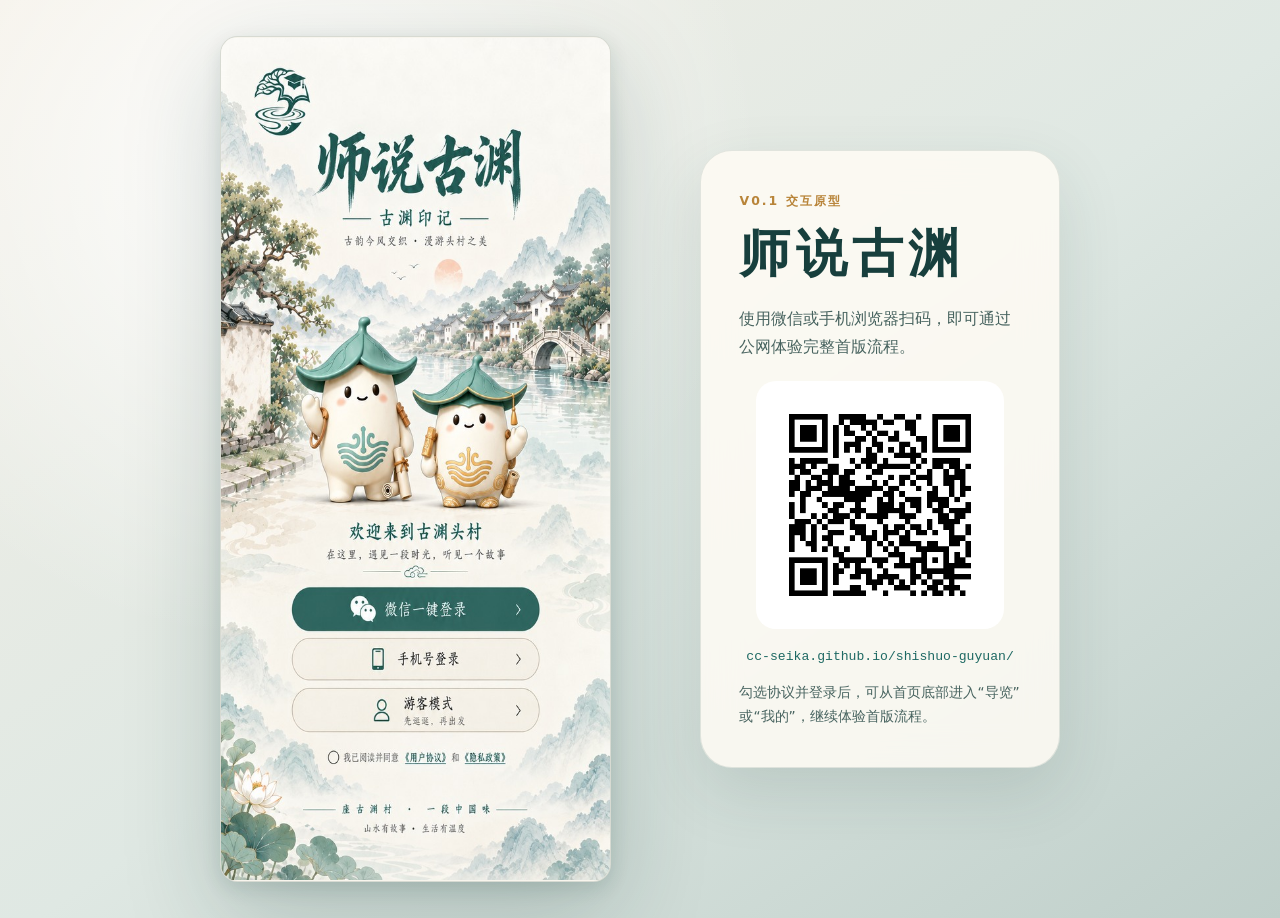
==== commit 354fc027: "Improve cross-device frame fitting and favorite star alignment" ====
--- a/index.html
+++ b/index.html
@@ -6,7 +6,7 @@
     <meta name="theme-color" content="#f6f2e9" />
     <meta name="description" content="师说古渊文旅导览小程序首版交互原型" />
     <title>师说古渊</title>
-    <link rel="stylesheet" href="./styles.css?v=flow-16" />
+    <link rel="stylesheet" href="./styles.css?v=flow-17" />
   </head>
   <body>
     <main class="preview-layout">
@@ -103,7 +103,7 @@
             data-action="family"
             aria-label="切换到亲子探索线"
           ></button>
-          <button class="hotspot guide-favorite" type="button" data-action="toggle-favorite" data-route="culture" data-route-name="文化研学线" aria-label="收藏文化研学线"></button>
+          <button class="hotspot guide-favorite" type="button" data-action="toggle-favorite" data-route="culture" data-route-name="文化研学线" aria-label="收藏文化研学线"><img class="favorite-star" src="./assets/favorite-star.png?v=flow-17" alt="" aria-hidden="true" /></button>
           <button
             class="hotspot guide-start"
             type="button"
@@ -126,7 +126,7 @@
           <button class="hotspot guide-back" type="button" data-action="home" aria-label="返回首页"></button>
           <button class="hotspot leisure-culture" type="button" data-action="culture" aria-label="切换到文化研学线"></button>
           <button class="hotspot leisure-family" type="button" data-action="family" aria-label="切换到亲子探索线"></button>
-          <button class="hotspot guide-favorite" type="button" data-action="toggle-favorite" data-route="leisure" data-route-name="休闲体验线" aria-label="收藏休闲体验线"></button>
+          <button class="hotspot guide-favorite" type="button" data-action="toggle-favorite" data-route="leisure" data-route-name="休闲体验线" aria-label="收藏休闲体验线"><img class="favorite-star" src="./assets/favorite-star.png?v=flow-17" alt="" aria-hidden="true" /></button>
           <button
             class="hotspot guide-start"
             type="button"
@@ -149,7 +149,7 @@
           <button class="hotspot guide-back" type="button" data-action="home" aria-label="返回首页"></button>
           <button class="hotspot family-culture" type="button" data-action="culture" aria-label="切换到文化研学线"></button>
           <button class="hotspot family-leisure" type="button" data-action="leisure" aria-label="切换到休闲体验线"></button>
-          <button class="hotspot guide-favorite" type="button" data-action="toggle-favorite" data-route="family" data-route-name="亲子探索线" aria-label="收藏亲子探索线"></button>
+          <button class="hotspot guide-favorite" type="button" data-action="toggle-favorite" data-route="family" data-route-name="亲子探索线" aria-label="收藏亲子探索线"><img class="favorite-star" src="./assets/favorite-star.png?v=flow-17" alt="" aria-hidden="true" /></button>
           <button class="hotspot guide-start" type="button" data-action="coming-soon" data-message="实时定位导航将在下一版接入" aria-label="开始导航"></button>
         </div>
 
@@ -206,12 +206,12 @@
         <p class="eyebrow">V0.1 交互原型</p>
         <h1>师说古渊</h1>
         <p>使用微信或手机浏览器扫码，即可通过公网体验完整首版流程。</p>
-        <img src="./assets/preview-qr.png?v=flow-16" alt="师说古渊公网预览二维码" />
+        <img src="./assets/preview-qr.png?v=flow-17" alt="师说古渊公网预览二维码" />
         <code>cc-seika.github.io/shishuo-guyuan/</code>
         <p class="hint">勾选协议并登录后，可从首页底部进入“导览”或“我的”，继续体验首版流程。</p>
       </aside>
     </main>
 
-    <script src="./app.js?v=flow-16"></script>
+    <script src="./app.js?v=flow-17"></script>
   </body>
 </html>
--- a/styles.css
+++ b/styles.css
@@ -610,23 +610,25 @@
   border-radius: 999px;
 }
 
-.guide-favorite::before {
-  content: "★";
-  position: absolute;
-  left: 12%;
-  top: 25%;
-  transform: translateY(-50%) scale(0.72);
-  color: transparent;
-  font-size: clamp(.74rem, 3.35vw, 1.05rem);
-  line-height: 1;
-  transition: color 160ms ease, transform 160ms ease;
-}
-
-.guide-favorite.is-saved::before {
-  color: #12675f;
-  transform: translateY(-50%) scale(1);
-  -webkit-text-stroke: 0.25px #0b504a;
-  text-shadow: 0 1px 2px rgba(12, 76, 69, 0.15);
+.guide-favorite .favorite-star {
+  position: absolute;
+  left: 16.13%;
+  top: 9.86%;
+  width: 14.5%;
+  height: 31%;
+  display: block;
+  object-fit: fill;
+  opacity: 0;
+  transform: scale(.96);
+  transform-origin: center;
+  transition: opacity 160ms ease, transform 160ms ease;
+  pointer-events: none;
+}
+
+.guide-favorite.is-saved .favorite-star {
+  opacity: 1;
+  transform: scale(1);
+  filter: drop-shadow(0 1px 1px rgba(12, 76, 69, 0.2));
 }
 
 .ai-landscape-motion {
